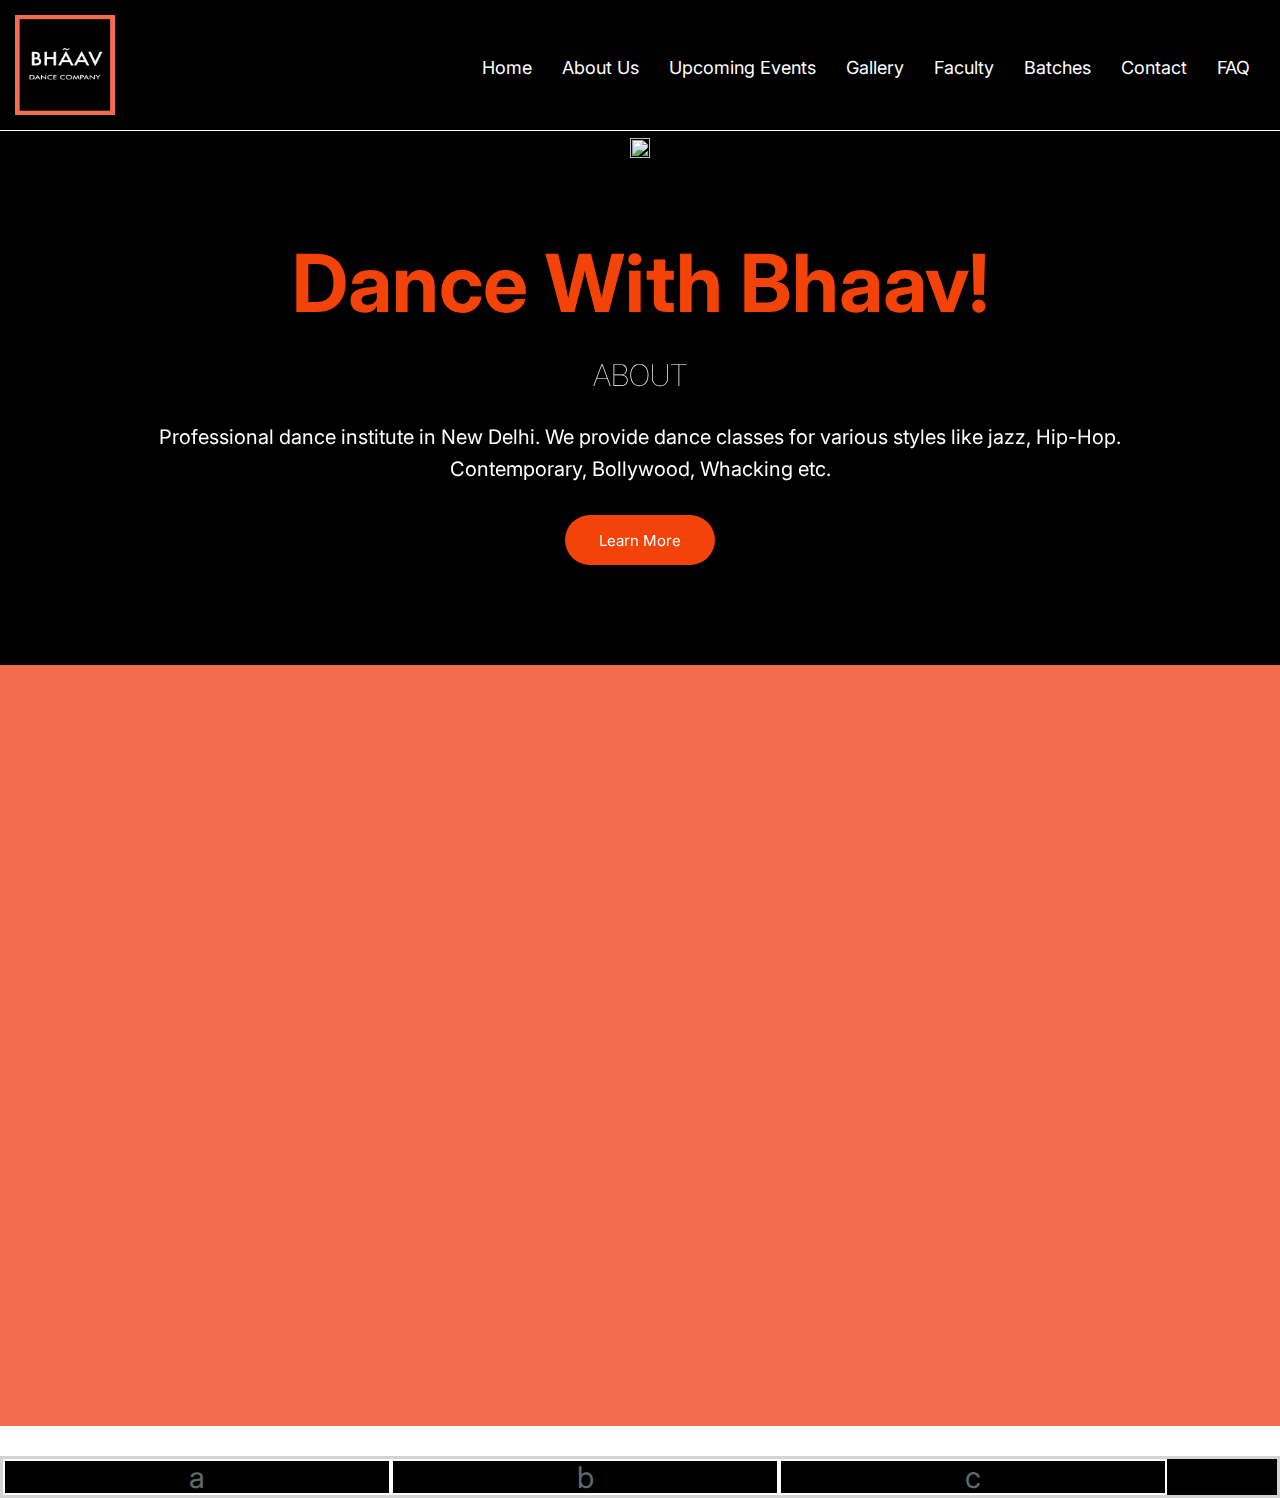
==== index.html @ bf95b85a "initial" ====
<!DOCTYPE html>
<html lang="en">
    <head>
        <meta charset="UTF-8" />
        <meta http-equiv="X-UA-Compatible" content="IE=edge" />
        <meta name="viewport" content="width=device-width, initial-scale=1.0" />
        <title>Document</title>
        <link rel="preconnect" href="https://fonts.gstatic.com" />
        <link
            href="https://fonts.googleapis.com/css2?family=Inter:wght@400;700&display=swap"
            rel="stylesheet"
        />
        <link rel="stylesheet" href="css/normalize.css" />
        <link rel="stylesheet" href="css/styles.css" />
        <link rel="stylesheet" href="https://unpkg.com/aos@next/dist/aos.css" />
    </head>
    <body>
        <header>
            <div class="nav-logo">
                <img
                    width="100%"
                    height="100%"
                    src="./assets/images/logo.jpeg"
                    alt=""
                />
            </div>
            <nav>
                <ul>
                    <li><a href="#">Home</a></li>
                    <li><a href="#">About Us</a></li>
                    <li><a href="#">Upcoming Events</a></li>
                    <li><a href="#">Gallery</a></li>
                    <li><a href="#">Faculty</a></li>
                    <li><a href="#">Batches</a></li>
                    <li><a href="#">Contact</a></li>
                    <li><a href="#">FAQ</a></li>
                </ul>
            </nav>
        </header>
        <section>
            <div class="main-img" data-aos="zoom-in-up" data-aos-duration="1000" data-aos-easing="ease">
                <img
                    width="100%"
                    height="100%"
                    src="./assets/images/main_img.jpg"
                    alt=""
                />
            </div>
            <div class="main-about" data-aos="fade-up">
                <h1 class="main-about_h1">Dance With Bhaav!</h1>
                <h2 class="main-about_h2">ABOUT</h2>
                <p>
                    Professional dance institute in New Delhi. We provide dance
                    classes for various styles like jazz, Hip-Hop. Contemporary,
                    Bollywood, Whacking etc.
                </p>
                <a class="learn-more-btn" href="#">Learn More</a>
            </div>
        </section>
        <div class="get-in-touch">
            <div class="body-logo">
                <img data-aos="zoom-in-up"
                    width="100%"
                    height="100%"
                    src="./assets/images/logo.jpeg"
                    alt="logo"
                />
            </div>
            <div class="about-us" data-aos="fade-right">
                <h2>About Us</h2>
                <h3>Dance Coaching Professional</h3>
                <p>
                    Bhaav Dance Company is a Delhi based Professional Dance
                    Academy that provides a space for budding dance enthusiasts.
                    Specialised in various dance forms like Jazz, Contemporary,
                    Hip-Hop, Dancehall,Whacking, Salsa, etc. Its Instructors are
                    seasoned industry veterans trained by National and
                    Internationalfaculty. It conducts a number of Stage/Studio
                    performances, a plethora of workshops &creative dance
                    events. Bhaav has been in touch with many NGO’s, Schools,
                    Colleges and Private Institutions. It has also collaborated
                    with top brands like Redbull, Tropicana.
                </p>
                <a class="get-in-touch-btn" href="#">Get In Touch</a>
            </div>
        </div>
        <div class="book-now">
            <div class="book-now-box box1">a</div>
            <div class="book-now-box box2">b</div>
            <div class="book-now-box box3">c</div>
        </div>
         <script src="https://unpkg.com/aos@next/dist/aos.js"></script>
  <script>
    AOS.init();
  </script>
    </body>
</html>
---- css/styles.css ----
:root {
    --color-primary: #f34309;
    --color-secondary: black;
    --color-headings: white;
    --color-selected: #61696b;
}

html {
    /*
    standard form in web browsers is 16px
    62.5% of 16px is 10px
    */
    font-size: 62.5%;
}

body {
    font-family: Inter, Arial, Helvetica, sans-serif;
    color: var(--color-selected);
    font-size: 2.8rem;
    line-height: 3.2rem;
}

h1,
h2,
h3 {
    color: var(--color-headings);
}

h1 {
    font-size: 7.2rem;
    color: var(--color-primary);
}

h2 {
    font-size: 4.5rem;
}

h3 {
    font-size: 3.6rem;
    /* margin-bottom: 2rem; */
}

/*Links*/
a {
    text-decoration: none;
    font-size: 1.8rem;
}

.link-arrow {
    color: var(--color-headings);
    font-size: 2.5rem;
    font-weight: bold;
}

.link-arrow::after {
    content: "-->";
    margin-left: 5px;
    transition: margin 0.15s;
}

.link-arrow:hover::after {
    margin-left: 10px;
}

header {
    display: flex;
    flex-direction: column;
    padding: 1.5rem;
    background: black;
}

header nav ul {
    display: flex;
    flex-direction: column;
}

@media screen and (min-width: 1024px) {
    body {
        font-size: 3rem;
    }

    h1 {
        font-size: 8rem;
    }

    h2 {
        font-size: 5.2rem;
    }

    h3 {
        font-size: 4rem;
    }

    .link-arrow {
        font-size: 2rem;
    }

    header {
        flex-direction: row;
        justify-content: space-between;
        align-items: center;
        border-bottom: 1px solid white;
    }

    header .nav-logo {
        height: 10rem;
        width: 10rem;
    }

    header nav ul {
        flex-direction: row;
        list-style: none;
    }

    header nav ul li a {
        color: var(--color-headings);
        margin: 0 15px;
    }

    header nav ul li a:hover {
        color: var(--color-primary);
    }

    section {
        display: grid;
        /* margin-top: 10rem; */
        grid-template: auto/100rem;
        justify-items: center;
        align-items: center;
        justify-content: center;

        background: black;
        transition: data-aos 0.5s;
    }

    section .main-about {
        margin-top: 5rem;
        display: flex;
        flex-direction: column;
        justify-content: space-evenly;
        text-align: center;
        align-items: center;
        transition: data-aos 5s;
    }

    section .main-about_h1 {
        margin-bottom: 6rem;
    }

    section .main-about_h2 {
        margin-bottom: 3rem;
        font-size: 3rem;
        font-weight: lighter;
    }

    section p {
        font-size: 2rem;
        margin-bottom: 3rem;
        color: var(--color-headings);
    }

    section .learn-more-btn {
        width: 15rem;
        height: 4rem;
        font-size: 1.5rem;
        background: var(--color-primary);
        text-align: center;
        justify-content: center;
        color: var(--color-headings);
        margin-bottom: 10rem;
        border-radius: 2.5rem;
        padding-top: 1rem;
    }

    section .learn-more-btn:hover {
        background: #ba3d18;
    }

    .get-in-touch {
        background: #f36c4f;
        padding-top: 10rem;
        display: flex;
        flex-direction: column;
        text-align: center;
        align-items: center;
        /* margin-top: 10rem; */
    }

    .body-logo {
        height: 20rem;
        width: 20rem;
        border-radius: 50%;
        overflow: hidden;
        margin-top: 5rem;
    }

    .about-us h2 {
        font-size: 3rem;
        font-weight: lighter;
        margin-top: 4rem;
    }

    .about-us h3 {
        font-size: 2.5rem;
        font-weight: lighter;
        margin: 3rem;
        margin-bottom: 2rem;
    }

    .about-us p {
        margin-top: 3rem;
        font-size: 2rem;
        color: var(--color-headings);
        margin-bottom: 5rem;
    }

    .get-in-touch-btn {
        background: var(--color-headings);
        padding: 2rem;
        border-radius: 100px;
        color: var(--color-secondary);
    }

    a .get-in-touch-btn {
        margin-bottom: 3rem;
    }

    .book-now {
        margin-top: 3rem;
        background: var(--color-secondary);
        border: 3px solid lightgrey;
        display: flex;
    }

    .book-now-box {
        width: 30vw;
        background: var(--color-secondary);
        border: 2px solid white;
        /* margin: 1.5rem; */
        display: flex;
        flex-direction: row;
        justify-content: center;
        align-items: flex-end;
        /* height: 90vh; */
        transition: transform 0.5s;
    }

    .book-now-box:hover {
        transform: perspective(200px) translateZ(5px);
    }
}
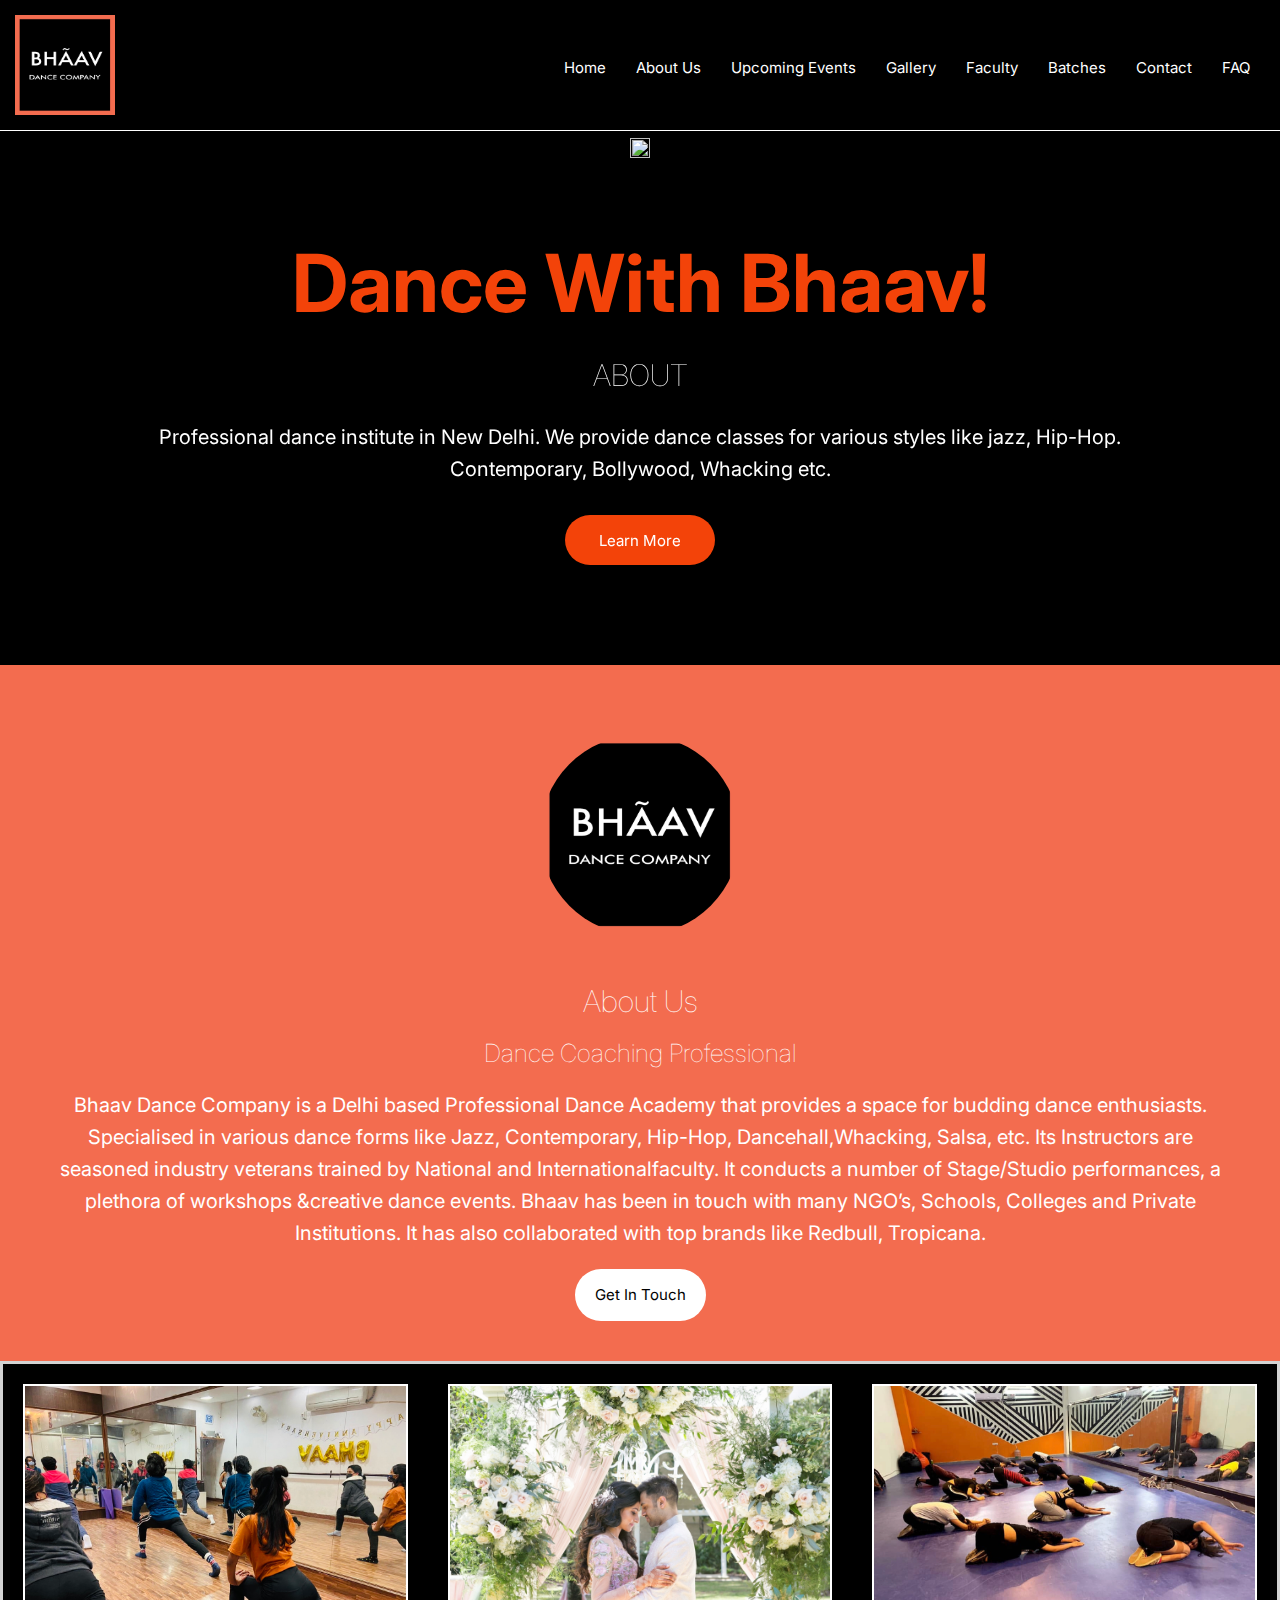
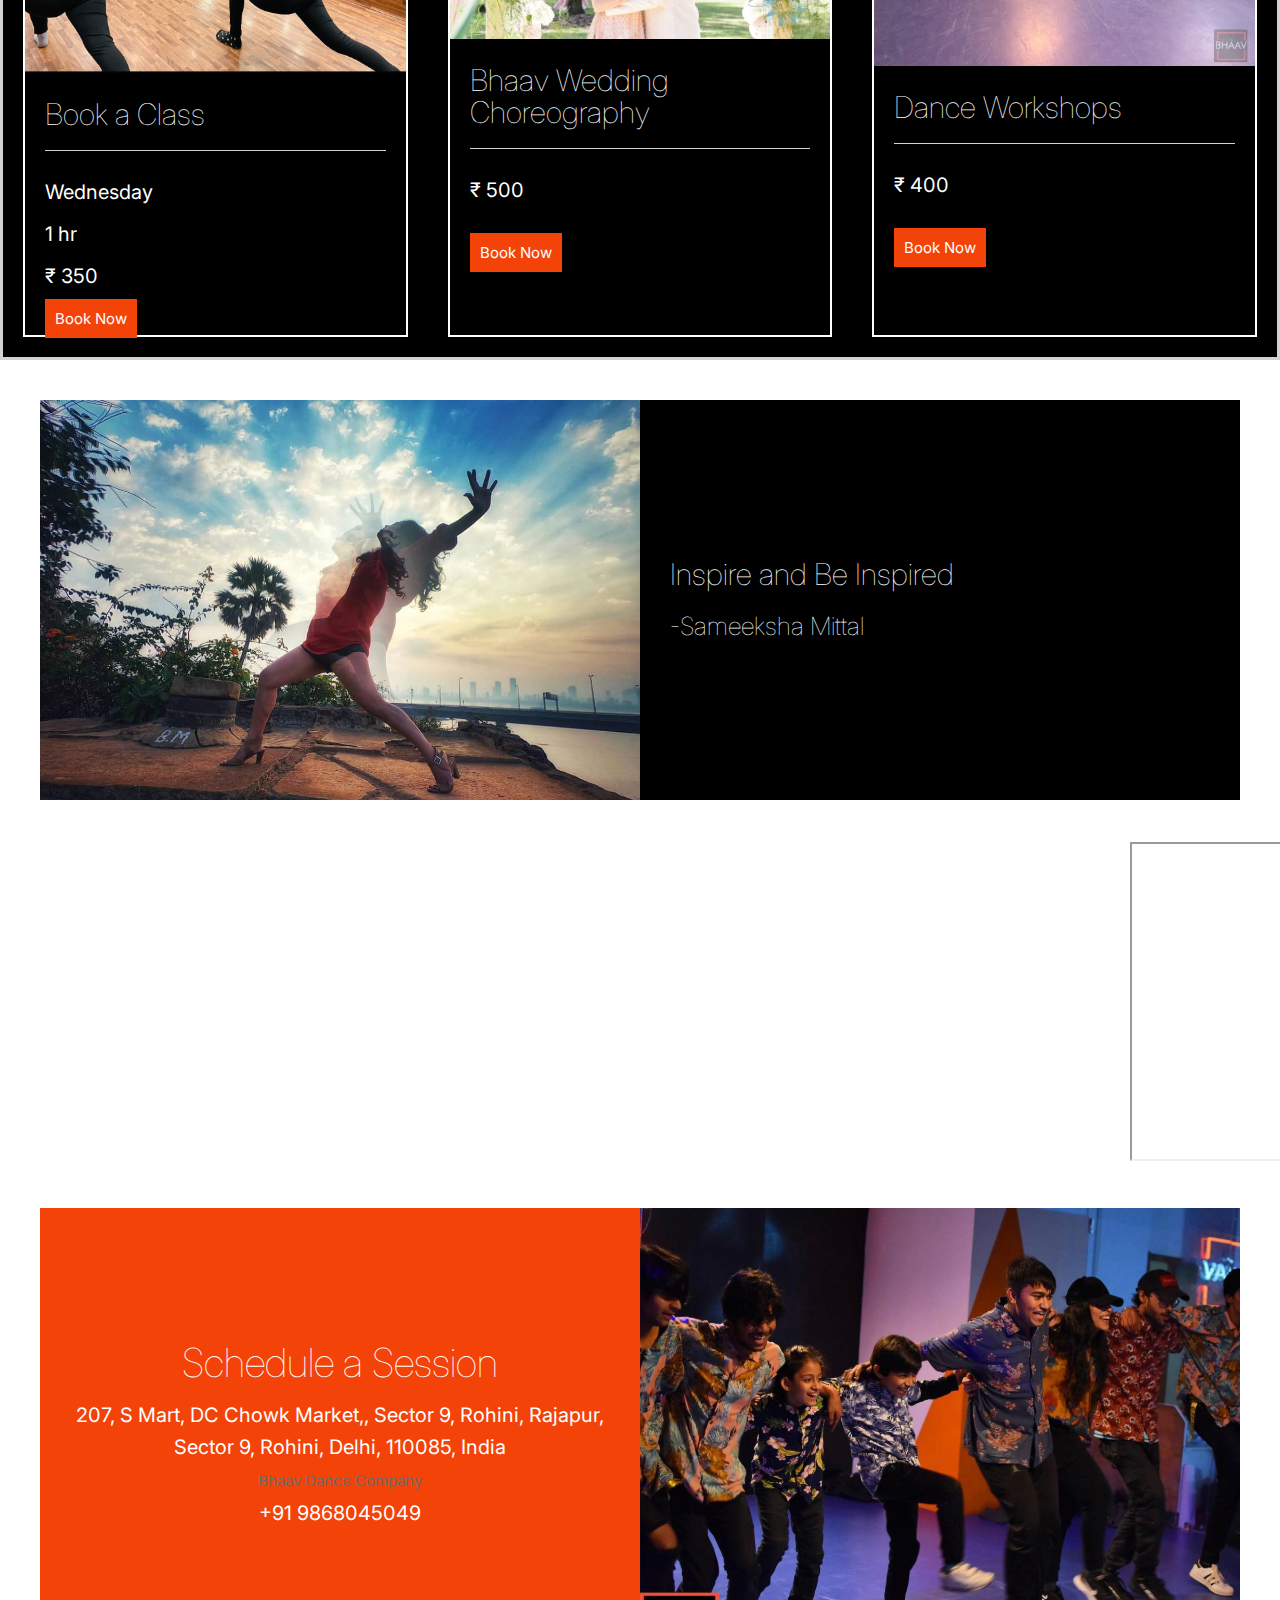
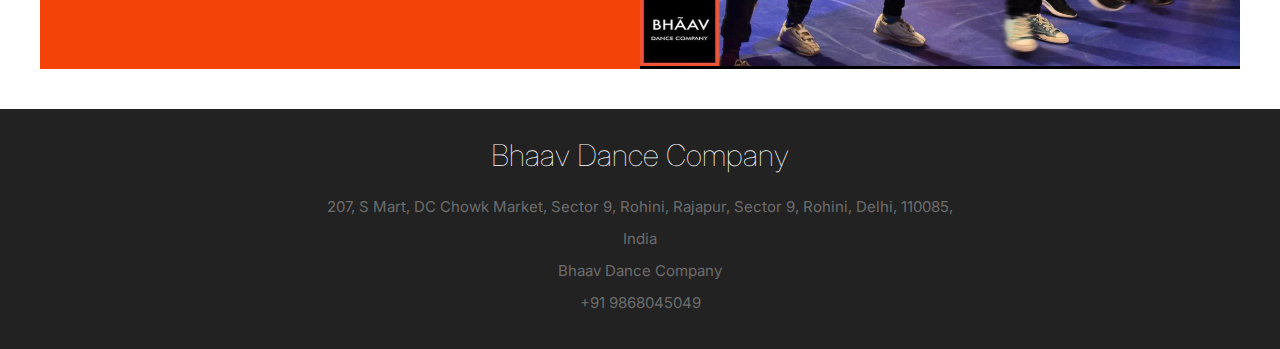
==== commit 66ccab0a: "more code" ====
--- a/index.html
+++ b/index.html
@@ -13,6 +13,52 @@
         <link rel="stylesheet" href="css/normalize.css" />
         <link rel="stylesheet" href="css/styles.css" />
         <link rel="stylesheet" href="https://unpkg.com/aos@next/dist/aos.css" />
+        <script
+            src="https://code.jquery.com/jquery-3.5.1.js"
+            integrity="sha256-QWo7LDvxbWT2tbbQ97B53yJnYU3WhH/C8ycbRAkjPDc="
+            crossorigin="anonymous"
+        ></script>
+        <script>
+            $(document).ready(function () {
+                var pos = 0,
+                    slides = $(".slide"),
+                    numOfSlides = slides.length;
+
+                function nextSlide() {
+                    // `[]` returns a vanilla DOM object from a jQuery object/collection
+                    console.log(slides[pos].video);
+                    slides[pos].video.stopVideo();
+                    slides.eq(pos).animate({ left: "-100%" }, 500);
+                    pos = pos >= numOfSlides - 1 ? 0 : ++pos;
+                    slides
+                        .eq(pos)
+                        .css({ left: "100%" })
+                        .animate({ left: 0 }, 500);
+                }
+
+                function previousSlide() {
+                    slides[pos].video.stopVideo();
+                    slides.eq(pos).animate({ left: "100%" }, 500);
+                    pos = pos == 0 ? numOfSlides - 1 : --pos;
+                    slides
+                        .eq(pos)
+                        .css({ left: "-100%" })
+                        .animate({ left: 0 }, 500);
+                }
+
+                $(".left").click(previousSlide);
+                $(".right").click(nextSlide);
+            });
+
+            function onYouTubeIframeAPIReady() {
+                $(".slide").each(function (index, slide) {
+                    // Get the `.video` element inside each `.slide`
+                    var iframe = $(slide).find(".video")[0];
+                    // Create a new YT.Player from the iFrame, and store it on the `.slide` DOM object
+                    slide.video = new YT.Player(iframe);
+                });
+            }
+        </script>
     </head>
     <body>
         <header>
@@ -38,7 +84,13 @@
             </nav>
         </header>
         <section>
-            <div class="main-img" data-aos="zoom-in-up" data-aos-duration="1000" data-aos-easing="ease">
+            <div
+                class="main-img"
+                data-aos="zoom-in-up"
+                data-aos-duration="200"
+                data-aos-easing="ease"
+                data-aos-delay="0.5s"
+            >
                 <img
                     width="100%"
                     height="100%"
@@ -59,14 +111,15 @@
         </section>
         <div class="get-in-touch">
             <div class="body-logo">
-                <img data-aos="zoom-in-up"
+                <img
+                    data-aos="zoom-in-up"
                     width="100%"
                     height="100%"
                     src="./assets/images/logo.jpeg"
                     alt="logo"
                 />
             </div>
-            <div class="about-us" data-aos="fade-right">
+            <div class="about-us">
                 <h2>About Us</h2>
                 <h3>Dance Coaching Professional</h3>
                 <p>
@@ -85,13 +138,160 @@
             </div>
         </div>
         <div class="book-now">
-            <div class="book-now-box box1">a</div>
-            <div class="book-now-box box2">b</div>
-            <div class="book-now-box box3">c</div>
-        </div>
-         <script src="https://unpkg.com/aos@next/dist/aos.js"></script>
-  <script>
-    AOS.init();
-  </script>
+            <div class="book-now-box">
+                <div><img src="./assets/images/class.PNG" alt="" /></div>
+                <div class="content">
+                    <h2 class="title">Book a Class</h2>
+                    <ul class="description">
+                        <li>Wednesday</li>
+                        <li>1 hr</li>
+                        <li>₹ 350</li>
+                    </ul>
+                    <a href="#" class="book-now-btn">Book Now</a>
+                </div>
+            </div>
+            <div class="book-now-box">
+                <div><img src="./assets/images/wedding.jpg" alt="" /></div>
+                <div class="content">
+                    <h2 class="title">Bhaav Wedding Choreography</h2>
+                    <ul class="description">
+                        <li>₹ 500</li>
+                        <li></li>
+                        <li></li>
+                    </ul>
+                    <a href="#" class="book-now-btn">Book Now</a>
+                </div>
+            </div>
+            <div class="book-now-box">
+                <div><img src="./assets/images/workshop.PNG" alt="" /></div>
+                <div class="content">
+                    <h2 class="title">Dance Workshops</h2>
+                    <ul class="description">
+                        <li>₹ 400</li>
+                        <li></li>
+                        <li></li>
+                    </ul>
+                    <a href="#" class="book-now-btn">Book Now</a>
+                </div>
+            </div>
+        </div>
+        <div class="owner-message">
+            <img src="./assets/images/sameeksha.PNG" alt="" />
+            <div class="message">
+                <h2>Inspire and Be Inspired</h2>
+                <h3>-Sameeksha Mittal</h3>
+            </div>
+        </div>
+        <div class="video-slider">
+            <div class="slide">
+                <div style="position: relative">
+                    <iframe
+                        width="560"
+                        height="315"
+                        src="https://www.youtube.com/embed/1ifEhhfeWac"
+                        frameborder="0"
+                        allow="accelerometer;  clipboard-write; encrypted-media; gyroscope; picture-in-picture"
+                        allowfullscreen
+                    ></iframe>
+                </div>
+            </div>
+            <div class="slide">
+                <div style="position: relative">
+                    <iframe
+                        width="560"
+                        height="315"
+                        src="https://www.youtube.com/embed/1ifEhhfeWac"
+                        frameborder="0"
+                        allow="accelerometer;  clipboard-write; encrypted-media; gyroscope; picture-in-picture"
+                        allowfullscreen
+                    ></iframe>
+                </div>
+            </div>
+            <div class="slide">
+                <div style="position: relative">
+                    <iframe
+                        width="560"
+                        height="315"
+                        src="https://www.youtube.com/embed/1ifEhhfeWac"
+                        <!--
+                        src="https://www.youtube.com/embed/C0DojvjiXS0"
+                        --
+                    >
+                        frameborder="0" allow="accelerometer; clipboard-write;
+                        encrypted-media; gyroscope; picture-in-picture"
+                        allowfullscreen ></iframe
+                    >
+                </div>
+            </div>
+            <div class="slide">
+                <div style="position: relative">
+                    <iframe
+                        width="560"
+                        height="315"
+                        src="https://www.youtube.com/embed/1ifEhhfeWac"
+                        <!--
+                        src="https://www.youtube.com/embed/C0DojvjiXS0"
+                        --
+                    >
+                        frameborder="0" allow="accelerometer; clipboard-write;
+                        encrypted-media; gyroscope; picture-in-picture"
+                        allowfullscreen ></iframe
+                    >
+                </div>
+            </div>
+            <div class="slide">
+                <div style="position: relative">
+                    <iframe
+                        width="560"
+                        height="315"
+                        src="https://www.youtube.com/embed/1ifEhhfeWac"
+                        <!--
+                        src="https://www.youtube.com/embed/C0DojvjiXS0"
+                        --
+                    >
+                        frameborder="0" allow="accelerometer; clipboard-write;
+                        encrypted-media; gyroscope; picture-in-picture"
+                        allowfullscreen ></iframe
+                    >
+                </div>
+            </div>
+            <div class="slide-arrow left">Previous</div>
+            <div class="slide-arrow right">Next</div>
+        </div>
+        <div class="schedule-session">
+            <div class="message">
+                <h2>Schedule a Session</h2>
+                <p>
+                    207, S Mart, DC Chowk Market,, Sector 9, Rohini, Rajapur,
+                    Sector 9, Rohini, Delhi, 110085, India
+                </p>
+                <p>
+                    <a href="mailto:bhaavdancecompany@gmail.com"
+                        >Bhaav Dance Company</a
+                    >
+                </p>
+                <p>+91 9868045049</p>
+            </div>
+            <img src="./assets/images/schedule-session.PNG" alt="" />
+        </div>
+        <footer>
+            <div class="message">
+                <h2>Bhaav Dance Company</h2>
+                <p>
+                    207, S Mart, DC Chowk Market, Sector 9, Rohini, Rajapur,
+                    Sector 9, Rohini, Delhi, 110085, India
+                </p>
+                <p>
+                    <a href="mailto:bhaavdancecompany@gmail.com"
+                        >Bhaav Dance Company</a
+                    >
+                </p>
+                <p>+91 9868045049</p>
+            </div>
+        </footer>
+        <script src="https://unpkg.com/aos@next/dist/aos.js"></script>
+        <script>
+            AOS.init();
+        </script>
     </body>
 </html>
--- a/css/styles.css
+++ b/css/styles.css
@@ -3,6 +3,7 @@
     --color-secondary: black;
     --color-headings: white;
     --color-selected: #61696b;
+    --color-whitehover: #d6cfcf;
 }
 
 html {
@@ -178,12 +179,11 @@
 
     .get-in-touch {
         background: #f36c4f;
-        padding-top: 10rem;
         display: flex;
         flex-direction: column;
         text-align: center;
         align-items: center;
-        /* margin-top: 10rem; */
+        padding: 4rem 5rem;
     }
 
     .body-logo {
@@ -191,61 +191,191 @@
         width: 20rem;
         border-radius: 50%;
         overflow: hidden;
-        margin-top: 5rem;
+        margin-top: 3rem;
+    }
+
+    .about-us {
+        margin-top: 3rem;
     }
 
     .about-us h2 {
         font-size: 3rem;
         font-weight: lighter;
-        margin-top: 4rem;
+        margin-top: 2rem;
     }
 
     .about-us h3 {
         font-size: 2.5rem;
         font-weight: lighter;
-        margin: 3rem;
-        margin-bottom: 2rem;
+        margin-top: 2rem;
     }
 
     .about-us p {
-        margin-top: 3rem;
-        font-size: 2rem;
-        color: var(--color-headings);
-        margin-bottom: 5rem;
+        font-size: 2rem;
+        color: var(--color-headings);
+        margin-top: 2rem;
     }
 
     .get-in-touch-btn {
         background: var(--color-headings);
-        padding: 2rem;
         border-radius: 100px;
         color: var(--color-secondary);
-    }
-
-    a .get-in-touch-btn {
+        box-sizing: border-box;
+        padding: 1rem 2rem;
+        display: inline-block;
+        margin-top: 2rem;
+    }
+    .get-in-touch-btn:hover {
+        background: var(--color-whitehover);
+    }
+
+    /* a .get-in-touch-btn {
         margin-bottom: 3rem;
-    }
+    } */
 
     .book-now {
-        margin-top: 3rem;
         background: var(--color-secondary);
-        border: 3px solid lightgrey;
-        display: flex;
+        border: 3px solid #d3d3d3;
+        display: flex;
+        padding: 2rem 0;
     }
 
     .book-now-box {
-        width: 30vw;
         background: var(--color-secondary);
         border: 2px solid white;
-        /* margin: 1.5rem; */
-        display: flex;
-        flex-direction: row;
-        justify-content: center;
-        align-items: flex-end;
-        /* height: 90vh; */
         transition: transform 0.5s;
+        flex: 1;
+        margin: 0 2rem;
+    }
+
+    .book-now-box img {
+        height: 100%;
+        width: 100%;
+    }
+
+    .content h2 {
+        font-size: 3rem;
+        font-weight: lighter;
+        margin: 2rem 2rem;
+        padding-bottom: 2rem;
+        border-bottom: 1px solid #d3d3d3;
     }
 
     .book-now-box:hover {
         transform: perspective(200px) translateZ(5px);
     }
-}
+
+    .description li {
+        list-style-type: none;
+        color: var(--color-headings);
+        font-size: 2rem;
+        padding: 0.5rem 2rem;
+    }
+
+    .book-now-btn {
+        height: 2rem;
+        width: 8rem;
+        background: var(--color-primary);
+        color: var(--color-headings);
+        padding: 1rem;
+        /* display: inline-block; */
+        margin: 0.5rem 2rem;
+    }
+
+    .owner-message {
+        display: flex;
+        margin: 4rem;
+        background: var(--color-secondary);
+    }
+
+    .owner-message img {
+        height: 100%;
+        width: 50%;
+    }
+
+    .message {
+        width: 50%;
+        display: flex;
+        flex-direction: column;
+        justify-content: center;
+        padding: 3rem;
+    }
+
+    .message h2 {
+        font-size: 3rem;
+        font-weight: lighter;
+        margin-bottom: 2rem;
+    }
+    .message h3 {
+        font-size: 2.5rem;
+        font-weight: lighter;
+    }
+
+    .video-slider {
+        display: flex;
+    }
+
+    .slide {
+        margin: 0.2rem;
+    }
+
+    .schedule-session {
+        display: flex;
+        margin: 4rem;
+        background: var(--color-primary);
+        text-align: center;
+    }
+
+    .schedule-session img {
+        height: 100%;
+        width: 50%;
+    }
+
+    .schedule-session h2 {
+        font-size: 4rem;
+        color: var(--color-headings);
+    }
+
+    .schedule-session p,
+    a {
+        color: var(--color-headings);
+        font-size: 2rem;
+    }
+
+    footer {
+        background: #222222;
+        display: flex;
+        text-align: center;
+        justify-content: center;
+    }
+    footer h2 {
+        font-size: 2rem;
+        color: var(--color-headings);
+    }
+
+    footer p,
+    a {
+        color: #6c6c6c;
+        font-size: 1.5rem;
+    }
+
+    footer a:hover {
+        color: var(--color-headings);
+    }
+
+    .video-slider {
+        overflow-x: scroll;
+    }
+
+    .slide-arrow {
+        position: "absolute";
+    }
+
+    .slide-arrow .left {
+        left: 10px;
+    }
+
+    .slide-arrow .right {
+        right: 10px;
+    }
+}
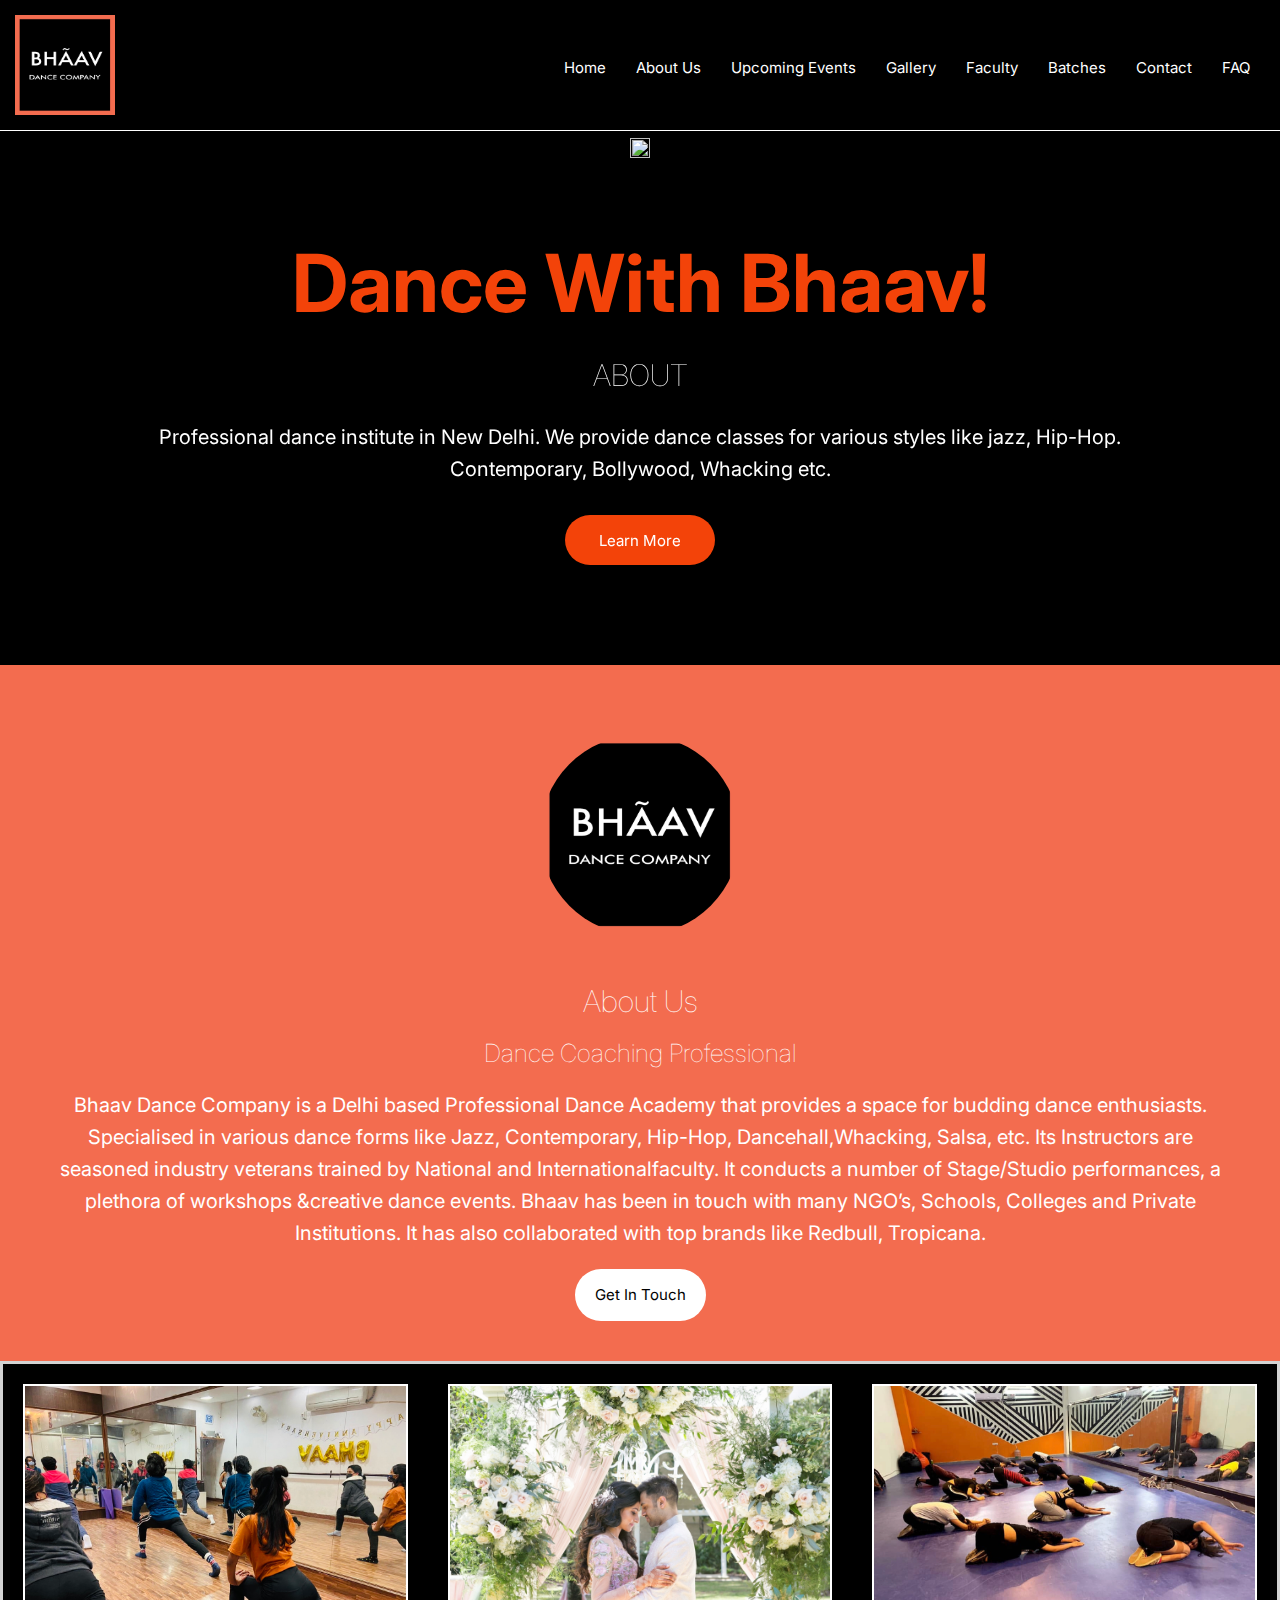
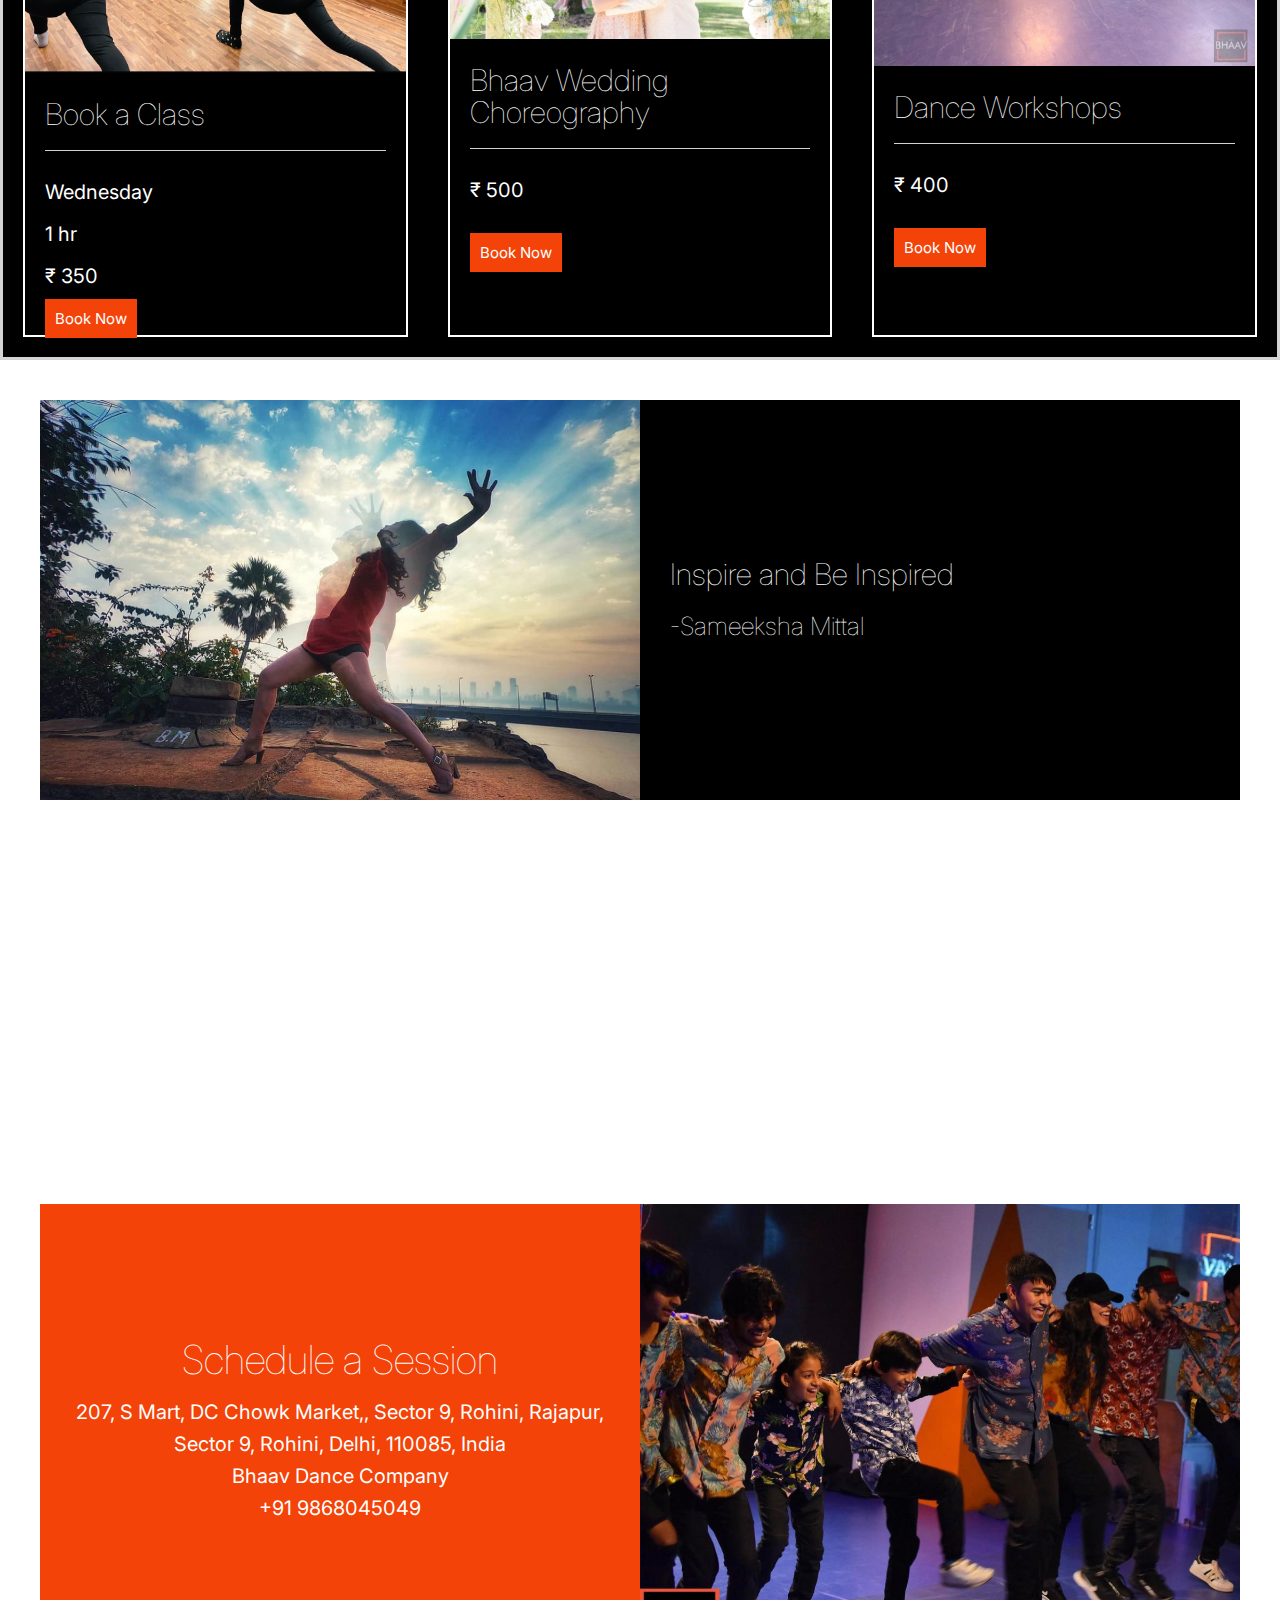
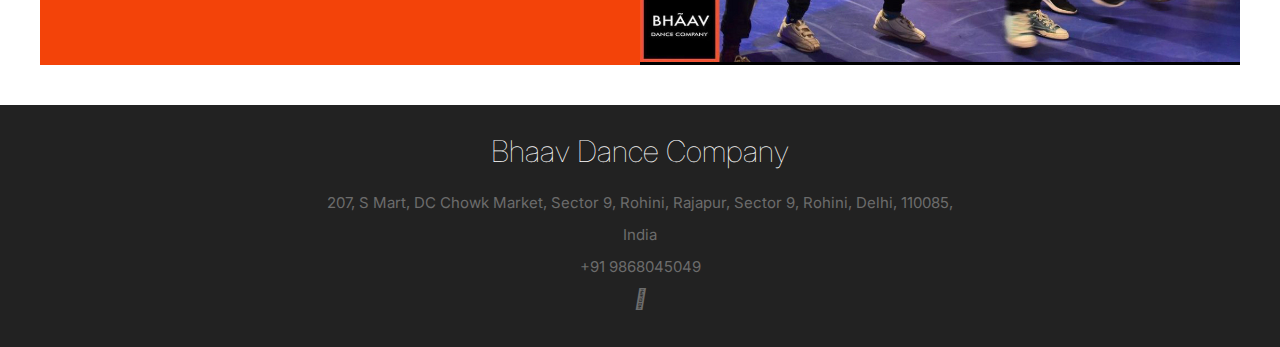
==== commit 0f35f0bb: "code" ====
--- a/index.html
+++ b/index.html
@@ -13,11 +13,16 @@
         <link rel="stylesheet" href="css/normalize.css" />
         <link rel="stylesheet" href="css/styles.css" />
         <link rel="stylesheet" href="https://unpkg.com/aos@next/dist/aos.css" />
+        <link
+            rel="stylesheet"
+            href="https://cdnjs.cloudflare.com/ajax/libs/font-awesome/4.7.0/css/font-awesome.min.css"
+        />
         <script
             src="https://code.jquery.com/jquery-3.5.1.js"
             integrity="sha256-QWo7LDvxbWT2tbbQ97B53yJnYU3WhH/C8ycbRAkjPDc="
             crossorigin="anonymous"
         ></script>
+
         <script>
             $(document).ready(function () {
                 var pos = 0,
@@ -59,6 +64,10 @@
                 });
             }
         </script>
+        <script
+            src="https://kit.fontawesome.com/4f801ec112.js"
+            crossorigin="anonymous"
+        ></script>
     </head>
     <body>
         <header>
@@ -200,63 +209,51 @@
                     <iframe
                         width="560"
                         height="315"
-                        src="https://www.youtube.com/embed/1ifEhhfeWac"
-                        frameborder="0"
-                        allow="accelerometer;  clipboard-write; encrypted-media; gyroscope; picture-in-picture"
-                        allowfullscreen
-                    ></iframe>
-                </div>
-            </div>
-            <div class="slide">
-                <div style="position: relative">
-                    <iframe
-                        width="560"
-                        height="315"
-                        src="https://www.youtube.com/embed/1ifEhhfeWac"
-                        <!--
-                        src="https://www.youtube.com/embed/C0DojvjiXS0"
-                        --
-                    >
-                        frameborder="0" allow="accelerometer; clipboard-write;
-                        encrypted-media; gyroscope; picture-in-picture"
-                        allowfullscreen ></iframe
-                    >
-                </div>
-            </div>
-            <div class="slide">
-                <div style="position: relative">
-                    <iframe
-                        width="560"
-                        height="315"
-                        src="https://www.youtube.com/embed/1ifEhhfeWac"
-                        <!--
-                        src="https://www.youtube.com/embed/C0DojvjiXS0"
-                        --
-                    >
-                        frameborder="0" allow="accelerometer; clipboard-write;
-                        encrypted-media; gyroscope; picture-in-picture"
-                        allowfullscreen ></iframe
-                    >
-                </div>
-            </div>
-            <div class="slide">
-                <div style="position: relative">
-                    <iframe
-                        width="560"
-                        height="315"
-                        src="https://www.youtube.com/embed/1ifEhhfeWac"
-                        <!--
-                        src="https://www.youtube.com/embed/C0DojvjiXS0"
-                        --
-                    >
-                        frameborder="0" allow="accelerometer; clipboard-write;
-                        encrypted-media; gyroscope; picture-in-picture"
-                        allowfullscreen ></iframe
-                    >
-                </div>
-            </div>
-            <div class="slide-arrow left">Previous</div>
-            <div class="slide-arrow right">Next</div>
+                        src="https://www.youtube.com/embed/ruePkjSgze4"
+                        frameborder="0"
+                        allow="accelerometer; autoplay; clipboard-write; encrypted-media; gyroscope; picture-in-picture"
+                        allowfullscreen
+                    ></iframe>
+                </div>
+            </div>
+            <div class="slide">
+                <div style="position: relative">
+                    <iframe
+                        width="560"
+                        height="315"
+                        src="https://www.youtube.com/embed/F6iZiAOTvTw"
+                        frameborder="0"
+                        allow="accelerometer; autoplay; clipboard-write; encrypted-media; gyroscope; picture-in-picture"
+                        allowfullscreen
+                    ></iframe>
+                </div>
+            </div>
+            <div class="slide">
+                <div style="position: relative">
+                    <iframe
+                        width="560"
+                        height="315"
+                        src="https://www.youtube.com/embed/-h2Bnz-VxfI"
+                        frameborder="0"
+                        allow="accelerometer; autoplay; clipboard-write; encrypted-media; gyroscope; picture-in-picture"
+                        allowfullscreen
+                    ></iframe>
+                </div>
+            </div>
+            <div class="slide">
+                <div style="position: relative">
+                    <iframe
+                        width="560"
+                        height="315"
+                        src="https://www.youtube.com/embed/HLJjujlVYEY"
+                        frameborder="0"
+                        allow="accelerometer; autoplay; clipboard-write; encrypted-media; gyroscope; picture-in-picture"
+                        allowfullscreen
+                    ></iframe>
+                </div>
+            </div>
+            <div class="slide-arrow left"></div>
+            <div class="slide-arrow right"></div>
         </div>
         <div class="schedule-session">
             <div class="message">
@@ -266,7 +263,7 @@
                     Sector 9, Rohini, Delhi, 110085, India
                 </p>
                 <p>
-                    <a href="mailto:bhaavdancecompany@gmail.com"
+                    <a class="mail" href="mailto:bhaavdancecompany@gmail.com"
                         >Bhaav Dance Company</a
                     >
                 </p>
@@ -281,12 +278,21 @@
                     207, S Mart, DC Chowk Market, Sector 9, Rohini, Rajapur,
                     Sector 9, Rohini, Delhi, 110085, India
                 </p>
+                <p>+91 9868045049</p>
                 <p>
                     <a href="mailto:bhaavdancecompany@gmail.com"
-                        >Bhaav Dance Company</a
-                    >
-                </p>
-                <p>+91 9868045049</p>
+                        ><i class="fas fa-envelope" style="font-size: 2rem"></i
+                    ></a>
+                    <i class="fas fa-map-marker-alt" style="font-size:2rem;" ></i>
+                    <!-- <iframe
+                        src="https://www.google.com/maps/embed?pb=!1m18!1m12!1m3!1d3499.0502419399363!2d77.12429401492543!3d28.71804448238414!2m3!1f0!2f0!3f0!3m2!1i1024!2i768!4f13.1!3m3!1m2!1s0x390d0168090daaed%3A0x97041c52d9d4e816!2sBhaav%20Dance%20Company!5e0!3m2!1sen!2sin!4v1614611530391!5m2!1sen!2sin"
+                        width="600"
+                        height="450"
+                        style="border: 0"
+                        allowfullscreen=""
+                        loading="lazy"
+                    ></iframe> -->
+                </p>
             </div>
         </footer>
         <script src="https://unpkg.com/aos@next/dist/aos.js"></script>
--- a/css/styles.css
+++ b/css/styles.css
@@ -4,6 +4,8 @@
     --color-headings: white;
     --color-selected: #61696b;
     --color-whitehover: #d6cfcf;
+    --color-footer:#222222;
+    --color-footertext:#6c6c6c;
 }
 
 html {
@@ -19,6 +21,7 @@
     color: var(--color-selected);
     font-size: 2.8rem;
     line-height: 3.2rem;
+    overflow-x: hidden;
 }
 
 h1,
@@ -336,14 +339,19 @@
         color: var(--color-headings);
     }
 
-    .schedule-session p,
+    .schedule-session p, 
     a {
         color: var(--color-headings);
         font-size: 2rem;
     }
 
+    .schedule-session .mail{
+        color: var(--color-headings);
+        font-size: 2rem;
+    }
+
     footer {
-        background: #222222;
+        background: var(--color-footer);
         display: flex;
         text-align: center;
         justify-content: center;
